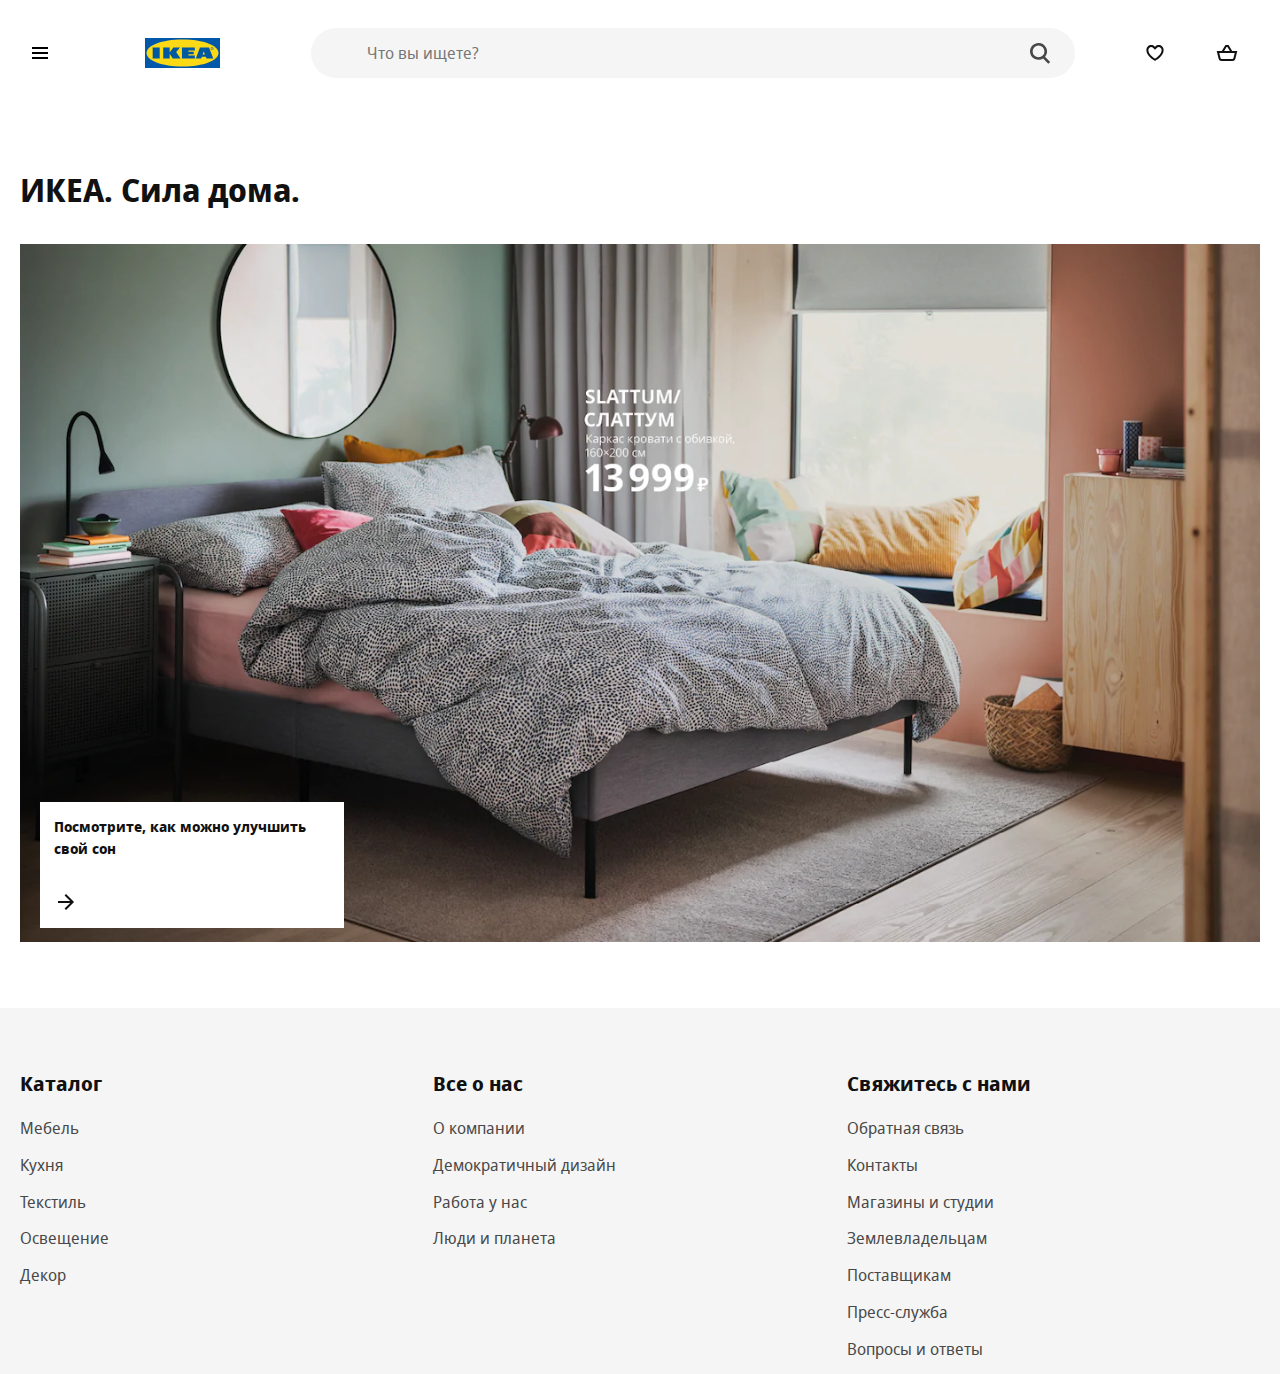
==== index.html @ b43e5847 "initial commit" ====
<!DOCTYPE html>
<html lang="en">
<head>
    <meta charset="UTF-8">
    <meta name="viewport"
          content="width=device-width, user-scalable=no, initial-scale=1.0, maximum-scale=1.0, minimum-scale=1.0">
    <meta http-equiv="X-UA-Compatible" content="ie=edge">
    <link rel="apple-touch-icon" sizes="180x180" href="favicon/apple-touch-icon.png">
    <link rel="icon" type="image/png" sizes="32x32" href="favicon/favicon-32x32.png">
    <link rel="icon" type="image/png" sizes="16x16" href="favicon/favicon-16x16.png">
    <link rel="mask-icon" href="favicon/safari-pinned-tab.svg" color="#0058ab">
    <meta name="msapplication-TileColor" content="#0058ab">
    <meta name="theme-color" content="#0058ab">
    <title>ИКЕА - официальный интернет-магазин мебели - IKEA</title>
    <link rel="stylesheet" href="styles/styles.css">

</head>
<body>
<header>
    <div class="container">
        <div class="header">
            <button class="btn btn-burger" aria-label="открыть меню">
                <svg focusable="false" class="svg-icon" width="24" height="24" viewBox="0 0 24 24" fill="none"
                     xmlns="http://www.w3.org/2000/svg">
                    <path fill-rule="evenodd" clip-rule="evenodd"
                          d="M20 8H4V6H20V8ZM20 13H4V11H20V13ZM20 18H4V16H20V18Z"></path>
                </svg>
            </button>
            <a href="index.html" class="logo">
                <img src="image/ikea-logo.svg" alt="Логотип">
            </a>
            <form class="search" method="get" action="goods.html">
                <input type="search" name="s" maxlength="150" class="search-input" spellcheck="false"
                       aria-label="Искать товары, новинки и вдохновение"
                       aria-placeholder="Искать товары, новинки и вдохновение" placeholder="Что вы ищете?"
                       autocapitalize="off" autocomplete="off" autocorrect="off">
                <button type="submit" class="btn search-btn" aria-label="найти"></button>
            </form>
            <a href="goods.html?cat=wishlist" class="btn btn-wishlist">
                <svg focusable="false" class="svg-icon" width="24" height="24" viewBox="0 0 24 24" fill="none"
                     xmlns="http://www.w3.org/2000/svg">
                    <path fill-rule="evenodd" clip-rule="evenodd"
                          d="M12.336 5.52055C14.2336 3.62376 17.3096 3.62401 19.2069 5.52129C20.2067 6.52115 20.6796 7.85005 20.6259 9.15761C20.6151 12.2138 18.4184 14.8654 16.4892 16.6366C15.4926 17.5517 14.5004 18.2923 13.7593 18.8036C13.3879 19.0598 13.0771 19.2601 12.8574 19.3973C12.7475 19.466 12.6601 19.519 12.5992 19.5555C12.5687 19.5737 12.5448 19.5879 12.5279 19.5978L12.5079 19.6094L12.502 19.6129L12.5001 19.614C12.5001 19.614 12.4989 19.6147 11.9999 18.748C11.501 19.6147 11.5005 19.6144 11.5005 19.6144L11.4979 19.6129L11.4919 19.6094L11.472 19.5978C11.4551 19.5879 11.4312 19.5737 11.4007 19.5555C11.3397 19.519 11.2524 19.466 11.1425 19.3973C10.9227 19.2601 10.612 19.0598 10.2405 18.8036C9.49947 18.2923 8.50726 17.5517 7.51063 16.6366C5.58146 14.8654 3.38477 12.2139 3.37399 9.15765C3.32024 7.85008 3.79314 6.52117 4.79301 5.52129C6.69054 3.62376 9.76704 3.62376 11.6646 5.52129L11.9993 5.856L12.3353 5.52129L12.336 5.52055ZM11.9999 18.748L11.5005 19.6144L11.9999 19.9019L12.4989 19.6147L11.9999 18.748ZM11.9999 17.573C12.1727 17.462 12.384 17.3226 12.6236 17.1573C13.3125 16.6821 14.2267 15.9988 15.1366 15.1634C17.0157 13.4381 18.6259 11.2919 18.6259 9.13506V9.11213L18.627 9.08922C18.6626 8.31221 18.3844 7.52727 17.7926 6.9355C16.6762 5.81903 14.866 5.81902 13.7495 6.9355L13.7481 6.93689L11.9965 8.68166L10.2504 6.9355C9.13387 5.81903 7.3237 5.81903 6.20722 6.9355C5.61546 7.52727 5.33724 8.31221 5.3729 9.08922L5.37395 9.11213V9.13507C5.37395 11.2919 6.98418 13.4381 8.86325 15.1634C9.77312 15.9988 10.6874 16.6821 11.3762 17.1573C11.6159 17.3226 11.8271 17.462 11.9999 17.573Z"></path>
                </svg>
            </a>
            <a href="cart.html" class="btn btn-cart">
                <svg focusable="false" class="svg-icon svg-cart" width="24" height="24" viewBox="0 0 24 24" fill="none"
                     xmlns="http://www.w3.org/2000/svg" style="display: block;">
                    <path fill-rule="evenodd" clip-rule="evenodd"
                          d="M10.9994 4H10.4373L10.1451 4.48017L6.78803 9.99716H3.00001H1.71924L2.02987 11.2397L3.65114 17.7248C3.98501 19.0603 5.18497 19.9972 6.56157 19.9972L17.4385 19.9972C18.8151 19.9972 20.015 19.0603 20.3489 17.7248L21.9702 11.2397L22.2808 9.99716H21H17.2113L13.8539 4.48014L13.5618 4H12.9997H12.0004H10.9994ZM14.8701 9.99716L12.4376 6H12.0004H11.5615L9.12921 9.99716H14.8701ZM5.59142 17.2397L4.28079 11.9972H19.7192L18.4086 17.2397C18.2973 17.6849 17.8973 17.9972 17.4385 17.9972L6.56157 17.9972C6.1027 17.9972 5.70272 17.6849 5.59142 17.2397Z"></path>
                </svg>
            </a>
        </div>
    </div>
</header>
<main>
    <div class="container">
        <h1 class="main-header">ИКЕА. Сила дома.</h1>
        <aside class="offer">
            <a href="card.html#idd059">
                <picture>
                    <source srcset="image/b47e07ee97fd5f9bf030d258d462a945.webp" type="image/webp">
                    <img src="image/b47e07ee97fd5f9bf030d258d462a945.jpg" alt="СЛАТТУМ">
                </picture>

            </a>
            <a class="offer-extra" href="goods.html?subcat=Кровати">
                <p>Посмотрите, как можно улучшить свой сон</p>
                <svg focusable="false" viewBox="0 0 24 24" class="offer-arrow" aria-hidden="true">
                    <path fill-rule="evenodd" clip-rule="evenodd"
                          d="M19.2937 12.7074L20.0008 12.0003L19.2938 11.2932L12.0008 3.99927L10.5865 5.41339L16.1727 11.0003H4V13.0003H16.1723L10.5855 18.5868L11.9996 20.0011L19.2937 12.7074Z"></path>
                </svg>
            </a>
        </aside>
    </div>
</main>
<footer>
    <div class="container">
        <div class="footer">
            <div class="footer-catalog">
                <h2 class="footer-header">Каталог</h2>
                <ul>
                    <li class="footer-list"><a href="goods.html?cat=Мебель">Мебель</a></li>
                    <li class="footer-list"><a href="goods.html?cat=Кухня">Кухня</a></li>
                    <li class="footer-list"><a href="goods.html?cat=Текстиль">Текстиль</a></li>
                    <li class="footer-list"><a href="goods.html?cat=Освещение">Освещение</a></li>
                    <li class="footer-list"><a href="goods.html?cat=Декор">Декор</a></li>
                </ul>
            </div>
            <div class="footer-about">
                <h2 class="footer-header">Все о нас</h2>
                <ul>
                    <li class="footer-list"><a href="#">О компании</a></li>
                    <li class="footer-list"><a href="#">Демократичный дизайн</a></li>
                    <li class="footer-list"><a href="#">Работа у нас</a></li>
                    <li class="footer-list"><a href="#">Люди и планета</a></li>
                </ul>
            </div>
            <div class="footer-connection">
                <h2 class="footer-header">Свяжитесь с нами</h2>
                <ul>
                    <li class="footer-list"><a href="#">Обратная связь</a></li>
                    <li class="footer-list"><a href="#">Контакты</a></li>
                    <li class="footer-list"><a href="#">Магазины и студии</a></li>
                    <li class="footer-list"><a href="#">Землевладельцам</a></li>
                    <li class="footer-list"><a href="#">Поставщикам</a></li>
                    <li class="footer-list"><a href="#">Пресс-служба</a></li>
                    <li class="footer-list"><a href="#">Вопросы и ответы</a></li>
                </ul>
            </div>
        </div>
    </div>

</footer>

<div class="catalog">
    <button type="button" class="btn btn-close catalog-btn" id="hnf-menu-close-btn" aria-expanded="true"
            title="Закрыть меню" aria-label="Закрыть меню">
        <svg focusable="false" class="svg-icon" width="24" height="24" viewBox="0 0 24 24" fill="none"
             xmlns="http://www.w3.org/2000/svg">
            <path fill-rule="evenodd" clip-rule="evenodd"
                  d="M12.0002 13.4144L16.9499 18.3642L18.3642 16.9499L13.4144 12.0002L18.3642 7.05044L16.95 5.63623L12.0002 10.586L7.05044 5.63623L5.63623 7.05044L10.586 12.0002L5.63624 16.9499L7.05046 18.3642L12.0002 13.4144Z"></path>
        </svg>
    </button>
    <h2>Каталог</h2>
    <ul class="catalog-list">
        <li class="catalog-list__item active"><a href="goods.html?cat=Мебель">Мебель</a></li>
        <li class="catalog-list__item"><a href="goods.html?cat=Кухня">Кухня</a></li>
        <li class="catalog-list__item"><a href="goods.html?cat=Текстиль">Текстиль</a></li>
        <li class="catalog-list__item"><a href="goods.html?cat=Освещение">Освещение</a></li>
        <li class="catalog-list__item"><a href="goods.html?cat=Декор">Декор</a></li>
    </ul>


</div>

<div class="subcatalog">
    <button type="button" class="btn btn-return catalog-btn" aria-expanded="true" title="Закрыть меню"
            aria-label="Закрыть меню">
        <svg focusable="false" class="svg-icon  hnf-svg-icon" width="24" height="24" viewBox="0 0 24 24" fill="none"
             xmlns="http://www.w3.org/2000/svg">
            <path fill-rule="evenodd" clip-rule="evenodd"
                  d="M4.70613 11.2927L3.99902 11.9997L4.70606 12.7069L11.999 20.0008L13.4133 18.5867L7.82744 13.0001H19.9999V11.0001H7.82729L13.4144 5.41328L12.0002 3.99902L4.70613 11.2927Z"></path>
        </svg>
    </button>
    <h3 class="subcatalog-header"><a href="goods.html?cat=Мебель"></a></h3>
    <ul class="subcatalog-list">
        <li class="subcatalog-list__item"><a href="goods.html?subcat=Диваны">Диваны</a></li>
        <li class="subcatalog-list__item"><a href="goods.html?subcat=Кресла">Кресла</a></li>
        <li class="subcatalog-list__item"><a href="goods.html?subcat=Книжные шкафы">Книжные шкафы</a></li>
        <li class="subcatalog-list__item"><a href="goods.html?subcat=Стеллажи">Стеллажи</a></li>
        <li class="subcatalog-list__item"><a href="goods.html?subcat=Шкаф для ТВ">Шкаф для ТВ</a></li>
        <li class="subcatalog-list__item"><a href="goods.html?subcat=Кровати">Кровати</a></li>
        <li class="subcatalog-list__item"><a href="goods.html?subcat=Комоды">Комоды</a></li>
        <li class="subcatalog-list__item"><a href="goods.html?subcat=Столы">Столы</a></li>
        <li class="subcatalog-list__item"><a href="goods.html?subcat=Письменные столы">Письменные столы</a></li>
        <li class="subcatalog-list__item">
            <a href="goods.html?subcat=Стулья для письменного стола">Стулья для письменного стола</a></li>
    </ul>
</div>

<div class="overlay"></div>


</body>
</html>
---- styles/styles.css ----
/*
* Prefixed by https://autoprefixer.github.io
* PostCSS: v7.0.29,
* Autoprefixer: v9.7.6
* Browsers: last 4 version
*/

@font-face {
	font-family: 'Noto Sans';
	src: local('Noto Sans Display Regular'), local('NotoSansDisplay-Regular'), url('../fonts/Notosansdisplayregular.woff2') format('woff2'), url('../fonts/Notosansdisplayregular.woff') format('woff');
	font-weight: 400;
	font-style: normal;
}

@font-face {
	font-family: 'Noto Sans';
	src: local('Noto Sans Display Italic'), local('NotoSansDisplay-Italic'), url('../fonts/Notosansdisplayitalic.woff2') format('woff2'), url('../fonts/Notosansdisplayitalic.woff') format('woff');
	font-weight: 400;
	font-style: italic;
}

@font-face {
	font-family: 'Noto Sans';
	src: local('Noto Sans Display Bold'), local('NotoSansDisplay-Bold'), url('../fonts/Notosansdisplaybold.woff2') format('woff2'), url('../fonts/Notosansdisplaybold.woff') format('woff');
	font-weight: 700;
	font-style: normal;
}

@font-face {
	font-family: 'Noto Sans';
	src: local('Noto Sans Display Bold Italic'), local('NotoSansDisplay-BoldItalic'), url('../fonts/Notosansdisplaybolditalic.woff2') format('woff2'), url('../fonts/Notosansdisplaybolditalic.woff') format('woff');
	font-weight: 700;
	font-style: italic;
}

html {
	-webkit-box-sizing: border-box;
	box-sizing: border-box;
}

*,
*::before,
*::after {
	-webkit-box-sizing: inherit;
	box-sizing: inherit;
}

body {
	min-width: 320px;
	margin: 0;

	background-color: #fff; /*под проект*/
	font-family: Noto Sans, Arial, sans-serif; /*в "" свой шрифт под проект*/

	font-size: 16px;
	color: #111;
	line-height: 1.5;
	-webkit-font-smoothing: subpixel-antialiased;
}

button, input {
	font: inherit;
}

button {
	cursor: pointer;
}

img {
	max-width: 100%;
	width: 100%;
	height: auto;
}

a {
	text-decoration: none;
	color: inherit;
}

ul {
	list-style: none;
	padding: 0;
	margin: 0;
}

h1, h2, h3, p {
	padding: 0;
	margin: 0;
}

/* container */

.container {
	max-width: 100rem;
	margin: 0 auto;
	padding: 0 1.25rem;
}

.visually-hidden {
	position: absolute !important;
	clip: rect(1px 1px 1px 1px);
	clip: rect(1px, 1px, 1px, 1px);
	padding: 0 !important;
	border: 0 !important;
	height: 1px !important;
	width: 1px !important;
	overflow: hidden;
}

/* при работе с float */

.clearfix::after {
	content: "";
	display: table;
	clear: both;
}

header {
	margin-bottom: 3.75rem;
}

.header {
	display: -ms-grid;
	display: grid;
	grid-gap: 1.25rem;
	-ms-grid-columns: 2fr 1.25rem 2fr 1.25rem 16fr 1.25rem 1fr 1.25rem 1fr;
	grid-template-columns: 2fr 2fr 16fr 1fr 1fr;
	-webkit-box-align: center;
	-ms-flex-align: center;
	align-items: center;
	padding: 1.75rem 0;
}

footer {
	background-color: #f5f5f5;
	margin-top: 3.75rem;
	padding: 3.75rem 0 0 0;
}

.footer {
	display: -ms-grid;
	display: grid;
	-ms-grid-columns: 1fr 1fr 1fr;
	grid-template-columns: 1fr 1fr 1fr;
}

.main-header {
	margin-bottom: 1.875rem
}

.btn {
	background-color: transparent;
	outline: transparent;
	border-radius: 50%;
	width: 40px;
	height: 40px;
	display: -webkit-box;
	display: -ms-flexbox;
	display: flex;
	-webkit-box-align: center;
	-ms-flex-align: center;
	align-items: center;
	-webkit-box-pack: center;
	-ms-flex-pack: center;
	justify-content: center;
	border: 1px solid transparent;
}

.btn:hover {
	background-color: #f5f5f5;
	color: #111;
}

.svg-icon {
	fill: currentColor;
}

.logo {
	text-align: center;
	width: 75px;
	height: 30px;

}

.search {
	position: relative;
	-webkit-box-flex: 1;
	-ms-flex-positive: 1;
	flex-grow: 1;
	height: 50px;
	margin: 0 40px;
}

.search-input {
	-webkit-appearance: none;
	-moz-appearance: none;
	appearance: none;
	background-color: #f5f5f5;
	display: block;
	appearance: none;
	width: 100%;
	height: 100%;
	padding: .5rem 3.5rem;
	margin: 0 auto;
	line-height: 1.5;
	border: 0;
	border-radius: 50em;
	outline: 0;
	-webkit-box-shadow: none;
	box-shadow: none;
	-webkit-transition: background .2s;
	-o-transition: background .2s;
	transition: background .2s;
}

.search-btn {
	position: absolute;
	top: 0.9rem;
	right: 0.9rem;
	background-image: url("data:image/svg+xml;charset=utf-8,%3Csvg width='16' height='17' fill='%23484848' xmlns='http://www.w3.org/2000/svg'%3E%3Cpath fill-rule='evenodd' clip-rule='evenodd' d='M6.5 11a4.5 4.5 0 110-9 4.5 4.5 0 010 9zm4.968-.307a6.5 6.5 0 10-1.514 1.315l3.996 3.996 1.414-1.414-3.896-3.897z'/%3E%3C/svg%3E");
	background-repeat: no-repeat;
	background-size: contain;
	width: 2.5rem;
	height: 1.5rem;
	background-position: center;
}

.offer {
	position: relative;
}

.offer-extra {
	position: absolute;
	padding: .9rem;
	color: #111;
	left: 1.25rem;
	bottom: 1.25rem;
	display: -webkit-box;
	display: -ms-flexbox;
	display: flex;
	background: #fff;
	-webkit-box-orient: vertical;
	-webkit-box-direction: normal;
	-ms-flex-direction: column;
	flex-direction: column;
	-webkit-box-align: start;
	-ms-flex-align: start;
	align-items: flex-start;
	max-width: 19rem;
	min-width: 13rem;
	font-size: .9rem;
	line-height: 1.5;
	font-weight: bold;
	word-break: break-word;
}

.offer-arrow {
	display: inline-block;
	height: 1.5rem;
	width: 1.5rem;
	vertical-align: middle;
	fill: currentColor;
	margin-top: 1.875rem;

}


.footer-header {
	line-height: 2rem;
	font-size: 1.25rem;
	padding: 0 0 1rem 0;

}

.footer-list {
	margin-bottom: .8rem;
}

.footer-list > a {
	color: #484848;
}

.footer-list > a:hover {
	color: #111;
	text-decoration: underline;
}

.catalog {
	position: fixed;
	z-index: 999;
	top: 0;
	left: -100%;
	bottom: 0;
	background-color: #fff;
	overflow-y: auto;
	overflow-x: hidden;
	-webkit-transition: left 0.2s 0s;
	-o-transition: left 0.2s 0s;
	transition: left 0.2s 0s;
	width: 20rem;
	padding: 6rem 4rem 3rem;

}

.catalog.open {
	left: 0;
}

.catalog-btn {
	position: absolute;
	top: 3rem;
	left: 3rem;
}

.catalog-list__item,
.subcatalog-list__item {
	cursor: pointer;
	color: #111;


}

.catalog-list__item a,
.subcatalog-list__item a {
	text-decoration: underline;
	display: block;
}

.catalog-list__item a {
	padding: .5rem 1.5rem .5rem 0;
}

.subcatalog-list__item a {
	padding: .5rem 0;
}

.catalog-list__item:hover a,
.subcatalog-list__item:hover a {
	text-decoration: underline;
}

.catalog-list__item.active {
	background-repeat: no-repeat;
	background-position: right 0 center;
	background-image: url('data:image/svg+xml;utf8,<svg width="24" height="24" viewBox="0 0 24 24" fill="none" xmlns="http://www.w3.org/2000/svg"><path fill-rule="evenodd" clip-rule="evenodd" d="M15.5996 11.9999L9.81456 17.7857L8.40026 16.3716L12.7714 11.9999L8.40026 7.62823L9.81457 6.21411L15.5996 11.9999Z" fill="%23959595"/></svg>');
}

.subcatalog {
	position: fixed;
	z-index: 998;
	top: 0;
	left: -100%;
	bottom: 0;
	background-color: #fff;
	overflow-y: auto;
	overflow-x: hidden;
	-webkit-transition: left, right 0.2s 0s;
	-o-transition: left, right 0.2s 0s;
	transition: left, right 0.2s 0s;
	width: 25rem;
	padding: 6rem 4rem 3rem;
	border-left: 2px solid #ccc;
}

.subcatalog.subopen {
	left: 20rem;
	display: block;
}

.overlay {
	display: block;
	position: fixed;
	z-index: 899;
	top: 0;
	bottom: 0;
	right: 0;
	left: 0;
	background-color: black;
	-webkit-transition: all .2s ease;
	-o-transition: all .2s ease;
	transition: all .2s ease;
	opacity: 0;
	pointer-events: none;
}

.overlay.active {
	opacity: 0.25;
	pointer-events: all;
}


.wrapper {
	position: relative;
	margin-top: 4rem;
}

.wrapper:before {
	content: '';
	width: calc(100% + 2rem);
	display: block;
	position: absolute;
	top: -2rem;
	z-index: 99;
	margin: 0 -1rem;
	border-bottom: 1px solid #dfdfdf;
}

.good {
	display: -ms-grid;
	display: grid;
	-ms-grid-columns: minmax(0, 1fr) 1.25rem minmax(0, 1fr) 1.25rem minmax(0, 1fr) 1.25rem minmax(0, 1fr) 1.25rem minmax(0, 1fr) 1.25rem minmax(0, 1fr) 1.25rem minmax(0, 1fr) 1.25rem minmax(0, 1fr) 1.25rem minmax(0, 1fr) 1.25rem minmax(0, 1fr) 1.25rem minmax(0, 1fr) 1.25rem minmax(0, 1fr);
	grid-template-columns: repeat(12, minmax(0, 1fr));
	grid-column-gap: 1.25rem;
	padding-top: 2rem;
}

.good-images {
	display: -webkit-box;
	display: -ms-flexbox;
	display: flex;
	-ms-flex-wrap: wrap;
	flex-wrap: wrap;
	-ms-grid-column: 1;
	grid-column-start: 1;
	-ms-grid-column-span: 8;
	grid-column-end: 9;
	-ms-flex-pack: distribute;
	justify-content: space-around;


}

.good-image__item {
	width: calc(50% - 1.25rem);
	margin-left: .625rem;
	margin-right: .625rem;
	min-height: 500px;
}


.good-item {
	-ms-grid-column: 9;
	grid-column-start: 9;
	-ms-grid-column-span: 4;
	grid-column-end: 13;
	padding: 0 2.5rem;
}

.good-item__section {
	margin-bottom: 2.5rem;
}

.good-item__new {
	display: none;
}


.good-item__empty {
	display: none;
}

.not-in-stock .good-item__empty {
	display: block;
}

.not-in-stock .btn-good {
	display: none;
}

.good-item__header {
	font-size: 1.375rem;
	line-height: 1.5;
	font-weight: 700;
	text-transform: uppercase;
	margin-bottom: .3rem;
}

.good-item__description {
	line-height: 1.5;
	letter-spacing: 0;
	font-weight: 400;
	color: #484848;
	font-size: .875rem;
}

.good-item__price {
	white-space: nowrap;
	text-align: right;
}

.good-item__section {
	display: -webkit-box;
	display: -ms-flexbox;
	display: flex;
	-webkit-box-pack: justify;
	-ms-flex-pack: justify;
	justify-content: space-between;
}

.good-item__price-value {
	line-height: 1.1875;
	font-size: 1.375rem;
}

.good-item__currency {
	line-height: .9;
	font-size: .6875rem;
	vertical-align: text-top;
}

.not-in-stock .good-item__price-value,
.not-in-stock .good-item__currency {
	display: none;
}

.good-item__buttons {
	display: -webkit-box;
	display: -ms-flexbox;
	display: flex;
	-webkit-box-pack: justify;
	-ms-flex-pack: justify;
	justify-content: space-between;
	-webkit-box-align: center;
	-ms-flex-align: center;
	align-items: center;
	width: 100%;
}

.btn-good {
	margin-right: 1rem;
	-webkit-box-flex: 1;
	-ms-flex-positive: 1;
	flex-grow: 1;
	-ms-flex-negative: 1;
	flex-shrink: 1;
	position: relative;
	background: #0058a3;
	color: #fff;
	border-radius: 52px;
	padding: 0 2rem;
	display: -webkit-box;
	display: -ms-flexbox;
	display: flex;
	height: 3.5rem;
	-webkit-box-align: center;
	-ms-flex-align: center;
	align-items: center;
}

.btn-good-svg {
	margin-right: .5rem;
	vertical-align: top;
	-ms-flex-negative: 0;
	flex-shrink: 0;
	display: inline-block;
	height: 1.5rem;
	width: 1.5rem;
	fill: #fff;
}

.btn-good:hover {
	color: #0058a3;
}

.btn-good:hover .btn-good-svg {
	fill: #0058a3;
}

.btn-good__label {
	text-align: center;
	border: 0;
	font-weight: 700;
	font-size: .875rem;
	line-height: 1.42857;
}

.btn-add-wishlist {
	background: rgba(0, 0, 0, 0);
	color: #111;
	border-radius: 40px;
	padding: 0 .9375rem;
	border: 1px solid #dfdfdf;
	height: 3.5rem;
	width: 3.5rem;
	margin-left: auto;
}

.btn-add-wishlist__svg {
	height: 1.5rem;
	width: 1.5rem;

}

.btn-add-wishlist:hover .btn-add-wishlist__svg {
	fill: red;
}

.btn-add-wishlist.contains-wishlist .btn-add-wishlist__svg {
	fill: red;

}

.btn-add-wishlist:hover.contains-wishlist .btn-add-wishlist__svg {
	fill: black;
}


.goods-list {
	display: -ms-grid;
	display: grid;
	grid-template-columns: repeat(4, 1fr);
}

.goods-list__item {
	margin-bottom: 2rem;
}


.goods-item {
	position: relative;
	display: -webkit-box;
	display: -ms-flexbox;
	display: flex;
	-webkit-box-orient: vertical;
	-webkit-box-direction: normal;
	-ms-flex-direction: column;
	flex-direction: column;
	-webkit-box-pack: justify;
	-ms-flex-pack: justify;
	justify-content: space-between;
	height: 100%;
}

.goods-item__img {
	height: 380px;
	display: table-cell;
	vertical-align: middle
}


.btn-add-card {
	position: absolute;
	opacity: 0;
	-webkit-transition: opacity 0.2s 0s;
	-o-transition: opacity 0.2s 0s;
	transition: opacity 0.2s 0s;
	right: 1rem;
	bottom: 0.5rem;
	background-color: rgb(0, 88, 163);
	border: 1px solid rgb(0, 88, 163);
	background-repeat: no-repeat;
	background-position: center;
	background-image: url("data:image/svg+xml;utf8,<svg width='24' height='24' xmlns='http://www.w3.org/2000/svg' viewBox='0 0 24 24'><path fill-rule='evenodd' clip-rule='evenodd' d='M10.4372 4H10.9993H12.0003H12.9996H13.5616L13.8538 4.48014L17.2112 9.99713H21H22.2806L21.9702 11.2396L21.5303 13H19.4688L19.7194 11.9971H4.28079L5.59143 17.2397C5.70272 17.6848 6.1027 17.9971 6.56157 17.9971H15V19.9971H6.56157C5.18496 19.9971 3.98502 19.0602 3.65114 17.7247L2.02987 11.2397L1.71924 9.99713H3.00002H6.78793L10.145 4.48017L10.4372 4ZM12.4375 6L14.87 9.99713H9.12911L11.5614 6H12.0003H12.4375ZM17.9961 16V14H19.9961V16H21.9961V18H19.9961V20H17.9961V18H15.9961V16H17.9961Z' fill='white' /></svg>");
}

.btn-add-card:hover {
	background-color: rgb(255, 255, 255);
	background-image: url("data:image/svg+xml;utf8,<svg width='24' height='24' xmlns='http://www.w3.org/2000/svg' viewBox='0 0 24 24'><path fill-rule='evenodd' clip-rule='evenodd' d='M10.4372 4H10.9993H12.0003H12.9996H13.5616L13.8538 4.48014L17.2112 9.99713H21H22.2806L21.9702 11.2396L21.5303 13H19.4688L19.7194 11.9971H4.28079L5.59143 17.2397C5.70272 17.6848 6.1027 17.9971 6.56157 17.9971H15V19.9971H6.56157C5.18496 19.9971 3.98502 19.0602 3.65114 17.7247L2.02987 11.2397L1.71924 9.99713H3.00002H6.78793L10.145 4.48017L10.4372 4ZM12.4375 6L14.87 9.99713H9.12911L11.5614 6H12.0003H12.4375ZM17.9961 16V14H19.9961V16H21.9961V18H19.9961V20H17.9961V18H15.9961V16H17.9961Z' fill='rgb(0, 88, 163)' /></svg>");

}

.goods-item:hover .btn-add-card {
	opacity: 1;
}

.goods-item__header {
	margin-top: auto;
	margin-bottom: 1rem;
}

.goods-item__new {
	line-height: 1.42857;
	color: #ca5008;
	font-weight: 700;
	font-size: 0.8rem;
}

.goods-item__link {
	display: block;
	height: 100%;
}

.goods-item__description {
	margin-bottom: 1rem;
	font-size: .875rem;
	line-height: 1.42857;
}

.goods-item__price {
	min-height: calc(40px + 0.5rem);
	padding-bottom: 0.5rem;
	font-weight: 700;
}

.goods-item__price-value {
	font-size: 1.375rem;
}

.goods-item__currency {
	line-height: .9;
	font-size: .6875rem;
	vertical-align: text-top;
}


.breadcrumb__list-item {
	display: inline;
}

.breadcrumb__list-item:after {
	content: "\0203A";
	display: inline;
	margin: 0 .3125rem;
	font-size: 1rem;
	line-height: 1.125;
}

.breadcrumb__list-item:last-child:after {
	content: "";
}

.breadcrumb__link {
	font-size: .75rem;
	line-height: 1.5;
	font-weight: 400;
	vertical-align: middle;
}

.breadcrumb__list-item:last-child .breadcrumb__link {
	color: #484848;
	pointer-events: none;
	cursor: auto;
}

.cart-wrapper {
	max-width: 768px;
}

.cart-header {
	text-align: center;
}

.product {
	display: -ms-grid;
	display: grid;
	-ms-grid-columns: 152px 4fr 6fr;
	grid-template-columns: 152px 4fr 6fr;
	-ms-grid-rows: auto;
	grid-template-rows: auto;
	font-size: .81rem;
	line-height: 1.385;
}

.product > *:nth-child(1) {
	-ms-grid-row: 1;
	-ms-grid-column: 1;
}

.product > *:nth-child(2) {
	-ms-grid-row: 1;
	-ms-grid-column: 2;
}

.product > *:nth-child(3) {
	-ms-grid-row: 1;
	-ms-grid-column: 3;
}

.product__image-container {
	-ms-grid-column: 1;
	grid-column: 1;
	-ms-grid-row: 1;
	-ms-grid-row-span: 2;
	grid-row: 1/3;
	padding-right: 1rem;
}

.product__description {
	-ms-grid-column: 2;
	grid-column: 2;
	-ms-grid-row: 1;
	grid-row: 1;
}

.product__name {
	font-size: 1.2rem;
	margin-bottom: .5rem;
	font-weight: 700;
	text-transform: uppercase;
	word-break: break-word;
}

.product__prices {
	-ms-grid-column: 3;
	grid-column: 3;
	-ms-grid-row: 1;
	grid-row: 1;
	text-align: right;
	padding-top: 0;
}

.product__controls {
	-ms-grid-column: 3;
	grid-column: 3;
	-ms-grid-row: 2;
	grid-row: 2;
	margin-top: .5rem;
	display: -webkit-box;
	display: -ms-flexbox;
	display: flex;
	-webkit-box-pack: end;
	-ms-flex-pack: end;
	justify-content: flex-end;
}

.btn-remove {
	color: #444;
	border-color: #666;
	border-radius: unset;
}

.product__total {
	font-weight: 700;
	font-size: 1.06rem;
	line-height: 1.2;
}

.product-controls__remove {
	width: 12.5%;
}

.product-controls__quantity {
	width: 25%;
	margin-left: .5rem;
}

.cart-header {
	margin-bottom: 3rem;
}

.cart-item {
	margin-bottom: 2rem;
}

.cart-total {
	display: -webkit-box;
	display: -ms-flexbox;
	display: flex;
	-webkit-box-pack: justify;
	-ms-flex-pack: justify;
	justify-content: space-between;
	padding: .35rem 0;
	font-weight: 700;
	font-size: 14px;
	text-align: initial;
	border: dashed #cacaca;
	border-width: 1px 0;
}

.cart-checkout {
	color: #ffffff;
	padding: 12px 62px;
	background-color: #3a6e9f;
	border: none;
	display: block;
	margin: 1rem auto;
}

.cart-form {
	margin: 1rem 0;
	text-align: center;
}

.cart-form label {
	display: block;
	margin: 1rem;
}

select {
	width: 100%;
	max-width: 352px;
	height: 40px;
	margin: 0;
	padding: 0 10px;
	border: 1px solid #666;
	border-radius: 2px;
	background: #fff url(../image/chevron-down-thin-24.1667eab2.svg) no-repeat right 8px center/1.5rem;
	-webkit-appearance: none;
	-moz-appearance: none;
	appearance: none;
	font-size: 1rem;
	line-height: 1.15;
	font-family: inherit;
	text-transform: none;
}

@media (max-width: 1200px) {
	.goods-list {
		grid-template-columns: repeat(3, 1fr);
	}
}

@media (max-width: 768px) {
	.goods-list {
		grid-template-columns: repeat(2, 1fr);
	}

	.header {
		-ms-grid-columns: 1fr 1.25rem 2fr 1.25rem 1fr 1.25rem 1fr;
		grid-template-columns: 1fr 2fr 1fr 1fr;
		-ms-grid-rows: auto 1.25rem auto 1.25rem auto;
		grid-template-areas: "burger logo wishlist cart" "main main . sidebar" "footer footer footer footer";
	}

	.btn-burger {
		grid-area: burger;
	}

	.logo {
		grid-area: logo;
	}

	.btn-wishlist {
		grid-area: wishlist;
	}

	.btn-cart {
		grid-area: cart;
	}

	.search {
		grid-area: search;
		-ms-grid-row: 2;
		grid-row: 2;
		-ms-grid-column-span: 5;
		grid-column-end: 6;
		-ms-grid-column: 1;
		grid-column-start: 1;
		margin: 0;
	}

	.footer {
		-ms-grid-rows: auto;
		grid-template-rows: auto;
		-webkit-box-pack: center;
		-ms-flex-pack: center;
		justify-content: center;
		grid-template-areas: "catalog" "about" "connection";
		-ms-grid-columns: 300px;
		grid-template-columns: 300px

	}

	.footer-catalog {
		grid-area: catalog;
		margin-bottom: 50px;
	}

	.footer-about {
		grid-area: about;
		margin-bottom: 50px;
	}

	.footer-connection {
		grid-area: connection;
		margin-bottom: 50px;
	}

	.catalog {
		width: 50%;
	}

	.subcatalog {
		width: 50%;
		left: auto;
		right: -100%;
	}

	.subcatalog.subopen {
		right: 0;
		left: auto;
	}
}

@media (max-width: 768px) {

	.footer-catalog {
		-ms-grid-row: 1;
		-ms-grid-column: 1

	}

	.footer-about {
		-ms-grid-row: 2;
		-ms-grid-column: 1

	}

	.footer-connection {
		-ms-grid-row: 3;
		-ms-grid-column: 1

	}
}

@media (max-width: 768px) {

	.btn-burger {
		-ms-grid-row: 1;
		-ms-grid-column: 1;
	}

	.logo {
		-ms-grid-row: 1;
		-ms-grid-column: 3;
	}

	.btn-wishlist {
		-ms-grid-row: 1;
		-ms-grid-column: 5;
	}

	.btn-cart {
		-ms-grid-row: 1;
		-ms-grid-column: 7;
	}
}

@media (max-width: 576px) {
	.goods-list {
		-ms-grid-columns: 1fr;
		grid-template-columns: 1fr;
	}

	.catalog {
		width: 100%;
	}

	.subcatalog {
		z-index: 999;
		width: 100%;
	}

	.subcatalog.subopen {
		right: 0;
	}
}
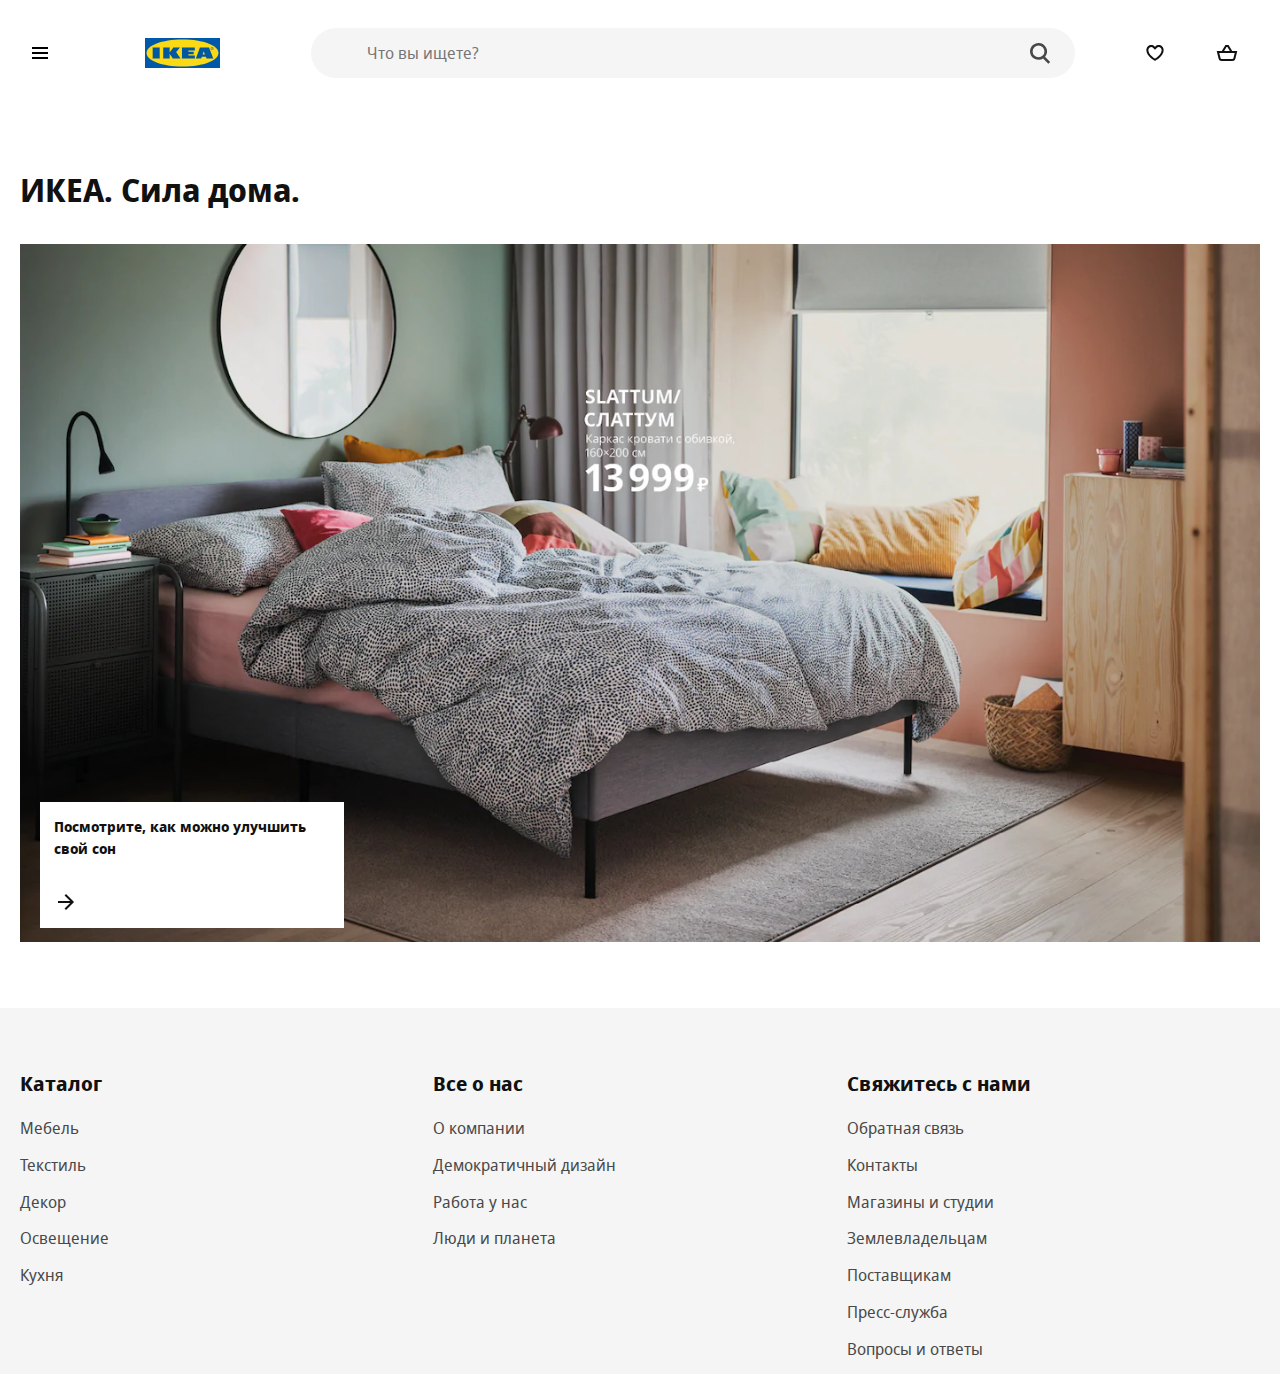
==== commit 531f63be: "server transfer" ====
--- a/index.html
+++ b/index.html
@@ -1,9 +1,10 @@
 <!DOCTYPE html>
 <html lang="en">
+
 <head>
     <meta charset="UTF-8">
     <meta name="viewport"
-          content="width=device-width, user-scalable=no, initial-scale=1.0, maximum-scale=1.0, minimum-scale=1.0">
+        content="width=device-width, user-scalable=no, initial-scale=1.0, maximum-scale=1.0, minimum-scale=1.0">
     <meta http-equiv="X-UA-Compatible" content="ie=edge">
     <link rel="apple-touch-icon" sizes="180x180" href="favicon/apple-touch-icon.png">
     <link rel="icon" type="image/png" sizes="32x32" href="favicon/favicon-32x32.png">
@@ -14,153 +15,162 @@
     <title>ИКЕА - официальный интернет-магазин мебели - IKEA</title>
     <link rel="stylesheet" href="styles/styles.css">
 
+    <script src="script/index.js" defer type="module"></script>
+    <script src="script/fetch.js" defer type="module"></script>
+
 </head>
+
 <body>
-<header>
-    <div class="container">
-        <div class="header">
-            <button class="btn btn-burger" aria-label="открыть меню">
-                <svg focusable="false" class="svg-icon" width="24" height="24" viewBox="0 0 24 24" fill="none"
-                     xmlns="http://www.w3.org/2000/svg">
-                    <path fill-rule="evenodd" clip-rule="evenodd"
-                          d="M20 8H4V6H20V8ZM20 13H4V11H20V13ZM20 18H4V16H20V18Z"></path>
-                </svg>
-            </button>
-            <a href="index.html" class="logo">
-                <img src="image/ikea-logo.svg" alt="Логотип">
-            </a>
-            <form class="search" method="get" action="goods.html">
-                <input type="search" name="s" maxlength="150" class="search-input" spellcheck="false"
-                       aria-label="Искать товары, новинки и вдохновение"
-                       aria-placeholder="Искать товары, новинки и вдохновение" placeholder="Что вы ищете?"
-                       autocapitalize="off" autocomplete="off" autocorrect="off">
-                <button type="submit" class="btn search-btn" aria-label="найти"></button>
-            </form>
-            <a href="goods.html?cat=wishlist" class="btn btn-wishlist">
-                <svg focusable="false" class="svg-icon" width="24" height="24" viewBox="0 0 24 24" fill="none"
-                     xmlns="http://www.w3.org/2000/svg">
-                    <path fill-rule="evenodd" clip-rule="evenodd"
-                          d="M12.336 5.52055C14.2336 3.62376 17.3096 3.62401 19.2069 5.52129C20.2067 6.52115 20.6796 7.85005 20.6259 9.15761C20.6151 12.2138 18.4184 14.8654 16.4892 16.6366C15.4926 17.5517 14.5004 18.2923 13.7593 18.8036C13.3879 19.0598 13.0771 19.2601 12.8574 19.3973C12.7475 19.466 12.6601 19.519 12.5992 19.5555C12.5687 19.5737 12.5448 19.5879 12.5279 19.5978L12.5079 19.6094L12.502 19.6129L12.5001 19.614C12.5001 19.614 12.4989 19.6147 11.9999 18.748C11.501 19.6147 11.5005 19.6144 11.5005 19.6144L11.4979 19.6129L11.4919 19.6094L11.472 19.5978C11.4551 19.5879 11.4312 19.5737 11.4007 19.5555C11.3397 19.519 11.2524 19.466 11.1425 19.3973C10.9227 19.2601 10.612 19.0598 10.2405 18.8036C9.49947 18.2923 8.50726 17.5517 7.51063 16.6366C5.58146 14.8654 3.38477 12.2139 3.37399 9.15765C3.32024 7.85008 3.79314 6.52117 4.79301 5.52129C6.69054 3.62376 9.76704 3.62376 11.6646 5.52129L11.9993 5.856L12.3353 5.52129L12.336 5.52055ZM11.9999 18.748L11.5005 19.6144L11.9999 19.9019L12.4989 19.6147L11.9999 18.748ZM11.9999 17.573C12.1727 17.462 12.384 17.3226 12.6236 17.1573C13.3125 16.6821 14.2267 15.9988 15.1366 15.1634C17.0157 13.4381 18.6259 11.2919 18.6259 9.13506V9.11213L18.627 9.08922C18.6626 8.31221 18.3844 7.52727 17.7926 6.9355C16.6762 5.81903 14.866 5.81902 13.7495 6.9355L13.7481 6.93689L11.9965 8.68166L10.2504 6.9355C9.13387 5.81903 7.3237 5.81903 6.20722 6.9355C5.61546 7.52727 5.33724 8.31221 5.3729 9.08922L5.37395 9.11213V9.13507C5.37395 11.2919 6.98418 13.4381 8.86325 15.1634C9.77312 15.9988 10.6874 16.6821 11.3762 17.1573C11.6159 17.3226 11.8271 17.462 11.9999 17.573Z"></path>
-                </svg>
-            </a>
-            <a href="cart.html" class="btn btn-cart">
-                <svg focusable="false" class="svg-icon svg-cart" width="24" height="24" viewBox="0 0 24 24" fill="none"
-                     xmlns="http://www.w3.org/2000/svg" style="display: block;">
-                    <path fill-rule="evenodd" clip-rule="evenodd"
-                          d="M10.9994 4H10.4373L10.1451 4.48017L6.78803 9.99716H3.00001H1.71924L2.02987 11.2397L3.65114 17.7248C3.98501 19.0603 5.18497 19.9972 6.56157 19.9972L17.4385 19.9972C18.8151 19.9972 20.015 19.0603 20.3489 17.7248L21.9702 11.2397L22.2808 9.99716H21H17.2113L13.8539 4.48014L13.5618 4H12.9997H12.0004H10.9994ZM14.8701 9.99716L12.4376 6H12.0004H11.5615L9.12921 9.99716H14.8701ZM5.59142 17.2397L4.28079 11.9972H19.7192L18.4086 17.2397C18.2973 17.6849 17.8973 17.9972 17.4385 17.9972L6.56157 17.9972C6.1027 17.9972 5.70272 17.6849 5.59142 17.2397Z"></path>
-                </svg>
-            </a>
-        </div>
-    </div>
-</header>
-<main>
-    <div class="container">
-        <h1 class="main-header">ИКЕА. Сила дома.</h1>
-        <aside class="offer">
-            <a href="card.html#idd059">
-                <picture>
-                    <source srcset="image/b47e07ee97fd5f9bf030d258d462a945.webp" type="image/webp">
-                    <img src="image/b47e07ee97fd5f9bf030d258d462a945.jpg" alt="СЛАТТУМ">
-                </picture>
-
-            </a>
-            <a class="offer-extra" href="goods.html?subcat=Кровати">
-                <p>Посмотрите, как можно улучшить свой сон</p>
-                <svg focusable="false" viewBox="0 0 24 24" class="offer-arrow" aria-hidden="true">
-                    <path fill-rule="evenodd" clip-rule="evenodd"
-                          d="M19.2937 12.7074L20.0008 12.0003L19.2938 11.2932L12.0008 3.99927L10.5865 5.41339L16.1727 11.0003H4V13.0003H16.1723L10.5855 18.5868L11.9996 20.0011L19.2937 12.7074Z"></path>
-                </svg>
-            </a>
-        </aside>
-    </div>
-</main>
-<footer>
-    <div class="container">
-        <div class="footer">
-            <div class="footer-catalog">
-                <h2 class="footer-header">Каталог</h2>
-                <ul>
-                    <li class="footer-list"><a href="goods.html?cat=Мебель">Мебель</a></li>
-                    <li class="footer-list"><a href="goods.html?cat=Кухня">Кухня</a></li>
-                    <li class="footer-list"><a href="goods.html?cat=Текстиль">Текстиль</a></li>
-                    <li class="footer-list"><a href="goods.html?cat=Освещение">Освещение</a></li>
-                    <li class="footer-list"><a href="goods.html?cat=Декор">Декор</a></li>
-                </ul>
-            </div>
-            <div class="footer-about">
-                <h2 class="footer-header">Все о нас</h2>
-                <ul>
-                    <li class="footer-list"><a href="#">О компании</a></li>
-                    <li class="footer-list"><a href="#">Демократичный дизайн</a></li>
-                    <li class="footer-list"><a href="#">Работа у нас</a></li>
-                    <li class="footer-list"><a href="#">Люди и планета</a></li>
-                </ul>
-            </div>
-            <div class="footer-connection">
-                <h2 class="footer-header">Свяжитесь с нами</h2>
-                <ul>
-                    <li class="footer-list"><a href="#">Обратная связь</a></li>
-                    <li class="footer-list"><a href="#">Контакты</a></li>
-                    <li class="footer-list"><a href="#">Магазины и студии</a></li>
-                    <li class="footer-list"><a href="#">Землевладельцам</a></li>
-                    <li class="footer-list"><a href="#">Поставщикам</a></li>
-                    <li class="footer-list"><a href="#">Пресс-служба</a></li>
-                    <li class="footer-list"><a href="#">Вопросы и ответы</a></li>
-                </ul>
+    <!-- <header>
+        <div class="container">
+            <div class="header">
+                <button class="btn btn-burger" aria-label="открыть меню">
+                    <svg focusable="false" class="svg-icon" width="24" height="24" viewBox="0 0 24 24" fill="none"
+                        xmlns="http://www.w3.org/2000/svg">
+                        <path fill-rule="evenodd" clip-rule="evenodd"
+                            d="M20 8H4V6H20V8ZM20 13H4V11H20V13ZM20 18H4V16H20V18Z"></path>
+                    </svg>
+                </button>
+                <a href="index.html" class="logo">
+                    <img src="image/ikea-logo.svg" alt="Логотип">
+                </a>
+                <form class="search" method="get" action="goods.html">
+                    <input type="search" name="s" maxlength="150" class="search-input" spellcheck="false"
+                        aria-label="Искать товары, новинки и вдохновение"
+                        aria-placeholder="Искать товары, новинки и вдохновение" placeholder="Что вы ищете?"
+                        autocapitalize="off" autocomplete="off" autocorrect="off">
+                    <button type="submit" class="btn search-btn" aria-label="найти"></button>
+                </form>
+                <a href="goods.html?cat=wishlist" class="btn btn-wishlist">
+                    <svg focusable="false" class="svg-icon" width="24" height="24" viewBox="0 0 24 24" fill="none"
+                        xmlns="http://www.w3.org/2000/svg">
+                        <path fill-rule="evenodd" clip-rule="evenodd"
+                            d="M12.336 5.52055C14.2336 3.62376 17.3096 3.62401 19.2069 5.52129C20.2067 6.52115 20.6796 7.85005 20.6259 9.15761C20.6151 12.2138 18.4184 14.8654 16.4892 16.6366C15.4926 17.5517 14.5004 18.2923 13.7593 18.8036C13.3879 19.0598 13.0771 19.2601 12.8574 19.3973C12.7475 19.466 12.6601 19.519 12.5992 19.5555C12.5687 19.5737 12.5448 19.5879 12.5279 19.5978L12.5079 19.6094L12.502 19.6129L12.5001 19.614C12.5001 19.614 12.4989 19.6147 11.9999 18.748C11.501 19.6147 11.5005 19.6144 11.5005 19.6144L11.4979 19.6129L11.4919 19.6094L11.472 19.5978C11.4551 19.5879 11.4312 19.5737 11.4007 19.5555C11.3397 19.519 11.2524 19.466 11.1425 19.3973C10.9227 19.2601 10.612 19.0598 10.2405 18.8036C9.49947 18.2923 8.50726 17.5517 7.51063 16.6366C5.58146 14.8654 3.38477 12.2139 3.37399 9.15765C3.32024 7.85008 3.79314 6.52117 4.79301 5.52129C6.69054 3.62376 9.76704 3.62376 11.6646 5.52129L11.9993 5.856L12.3353 5.52129L12.336 5.52055ZM11.9999 18.748L11.5005 19.6144L11.9999 19.9019L12.4989 19.6147L11.9999 18.748ZM11.9999 17.573C12.1727 17.462 12.384 17.3226 12.6236 17.1573C13.3125 16.6821 14.2267 15.9988 15.1366 15.1634C17.0157 13.4381 18.6259 11.2919 18.6259 9.13506V9.11213L18.627 9.08922C18.6626 8.31221 18.3844 7.52727 17.7926 6.9355C16.6762 5.81903 14.866 5.81902 13.7495 6.9355L13.7481 6.93689L11.9965 8.68166L10.2504 6.9355C9.13387 5.81903 7.3237 5.81903 6.20722 6.9355C5.61546 7.52727 5.33724 8.31221 5.3729 9.08922L5.37395 9.11213V9.13507C5.37395 11.2919 6.98418 13.4381 8.86325 15.1634C9.77312 15.9988 10.6874 16.6821 11.3762 17.1573C11.6159 17.3226 11.8271 17.462 11.9999 17.573Z">
+                        </path>
+                    </svg>
+                </a>
+                <a href="cart.html" class="btn btn-cart">
+                    <svg focusable="false" class="svg-icon svg-cart" width="24" height="24" viewBox="0 0 24 24"
+                        fill="none" xmlns="http://www.w3.org/2000/svg" style="display: block;">
+                        <path fill-rule="evenodd" clip-rule="evenodd"
+                            d="M10.9994 4H10.4373L10.1451 4.48017L6.78803 9.99716H3.00001H1.71924L2.02987 11.2397L3.65114 17.7248C3.98501 19.0603 5.18497 19.9972 6.56157 19.9972L17.4385 19.9972C18.8151 19.9972 20.015 19.0603 20.3489 17.7248L21.9702 11.2397L22.2808 9.99716H21H17.2113L13.8539 4.48014L13.5618 4H12.9997H12.0004H10.9994ZM14.8701 9.99716L12.4376 6H12.0004H11.5615L9.12921 9.99716H14.8701ZM5.59142 17.2397L4.28079 11.9972H19.7192L18.4086 17.2397C18.2973 17.6849 17.8973 17.9972 17.4385 17.9972L6.56157 17.9972C6.1027 17.9972 5.70272 17.6849 5.59142 17.2397Z">
+                        </path>
+                    </svg>
+                </a>
             </div>
         </div>
-    </div>
+    </header> -->
+    <main>
+        <div class="container">
+            <h1 class="main-header">ИКЕА. Сила дома.</h1>
+            <aside class="offer">
+                <a href="card.html#idd059">
+                    <picture>
+                        <source srcset="image/b47e07ee97fd5f9bf030d258d462a945.webp" type="image/webp">
+                        <img src="image/b47e07ee97fd5f9bf030d258d462a945.jpg" alt="СЛАТТУМ">
+                    </picture>
 
-</footer>
+                </a>
+                <a class="offer-extra" href="goods.html?subcat=Кровати">
+                    <p>Посмотрите, как можно улучшить свой сон</p>
+                    <svg focusable="false" viewBox="0 0 24 24" class="offer-arrow" aria-hidden="true">
+                        <path fill-rule="evenodd" clip-rule="evenodd"
+                            d="M19.2937 12.7074L20.0008 12.0003L19.2938 11.2932L12.0008 3.99927L10.5865 5.41339L16.1727 11.0003H4V13.0003H16.1723L10.5855 18.5868L11.9996 20.0011L19.2937 12.7074Z">
+                        </path>
+                    </svg>
+                </a>
+            </aside>
+        </div>
+    </main>
+    <!-- <footer>
+        <div class="container">
+            <div class="footer">
+                <div class="footer-catalog">
+                    <h2 class="footer-header">Каталог</h2>
+                    <ul>
+                        <li class="footer-list"><a href="goods.html?cat=Мебель">Мебель</a></li>
+                        <li class="footer-list"><a href="goods.html?cat=Кухня">Кухня</a></li>
+                        <li class="footer-list"><a href="goods.html?cat=Текстиль">Текстиль</a></li>
+                        <li class="footer-list"><a href="goods.html?cat=Освещение">Освещение</a></li>
+                        <li class="footer-list"><a href="goods.html?cat=Декор">Декор</a></li>
+                    </ul>
+                </div>
+                <div class="footer-about">
+                    <h2 class="footer-header">Все о нас</h2>
+                    <ul>
+                        <li class="footer-list"><a href="#">О компании</a></li>
+                        <li class="footer-list"><a href="#">Демократичный дизайн</a></li>
+                        <li class="footer-list"><a href="#">Работа у нас</a></li>
+                        <li class="footer-list"><a href="#">Люди и планета</a></li>
+                    </ul>
+                </div>
+                <div class="footer-connection">
+                    <h2 class="footer-header">Свяжитесь с нами</h2>
+                    <ul>
+                        <li class="footer-list"><a href="#">Обратная связь</a></li>
+                        <li class="footer-list"><a href="#">Контакты</a></li>
+                        <li class="footer-list"><a href="#">Магазины и студии</a></li>
+                        <li class="footer-list"><a href="#">Землевладельцам</a></li>
+                        <li class="footer-list"><a href="#">Поставщикам</a></li>
+                        <li class="footer-list"><a href="#">Пресс-служба</a></li>
+                        <li class="footer-list"><a href="#">Вопросы и ответы</a></li>
+                    </ul>
+                </div>
+            </div>
+        </div>
 
-<div class="catalog">
-    <button type="button" class="btn btn-close catalog-btn" id="hnf-menu-close-btn" aria-expanded="true"
+    </footer> -->
+
+    <!-- <div class="catalog">
+        <button type="button" class="btn btn-close catalog-btn" id="hnf-menu-close-btn" aria-expanded="true"
             title="Закрыть меню" aria-label="Закрыть меню">
-        <svg focusable="false" class="svg-icon" width="24" height="24" viewBox="0 0 24 24" fill="none"
-             xmlns="http://www.w3.org/2000/svg">
-            <path fill-rule="evenodd" clip-rule="evenodd"
-                  d="M12.0002 13.4144L16.9499 18.3642L18.3642 16.9499L13.4144 12.0002L18.3642 7.05044L16.95 5.63623L12.0002 10.586L7.05044 5.63623L5.63623 7.05044L10.586 12.0002L5.63624 16.9499L7.05046 18.3642L12.0002 13.4144Z"></path>
-        </svg>
-    </button>
-    <h2>Каталог</h2>
-    <ul class="catalog-list">
-        <li class="catalog-list__item active"><a href="goods.html?cat=Мебель">Мебель</a></li>
-        <li class="catalog-list__item"><a href="goods.html?cat=Кухня">Кухня</a></li>
-        <li class="catalog-list__item"><a href="goods.html?cat=Текстиль">Текстиль</a></li>
-        <li class="catalog-list__item"><a href="goods.html?cat=Освещение">Освещение</a></li>
-        <li class="catalog-list__item"><a href="goods.html?cat=Декор">Декор</a></li>
-    </ul>
+            <svg focusable="false" class="svg-icon" width="24" height="24" viewBox="0 0 24 24" fill="none"
+                xmlns="http://www.w3.org/2000/svg">
+                <path fill-rule="evenodd" clip-rule="evenodd"
+                    d="M12.0002 13.4144L16.9499 18.3642L18.3642 16.9499L13.4144 12.0002L18.3642 7.05044L16.95 5.63623L12.0002 10.586L7.05044 5.63623L5.63623 7.05044L10.586 12.0002L5.63624 16.9499L7.05046 18.3642L12.0002 13.4144Z">
+                </path>
+            </svg>
+        </button>
+        <h2>Каталог</h2>
+        <ul class="catalog-list">
+            <li class="catalog-list__item active"><a href="goods.html?cat=Мебель">Мебель</a></li>
+            <li class="catalog-list__item"><a href="goods.html?cat=Кухня">Кухня</a></li>
+            <li class="catalog-list__item"><a href="goods.html?cat=Текстиль">Текстиль</a></li>
+            <li class="catalog-list__item"><a href="goods.html?cat=Освещение">Освещение</a></li>
+            <li class="catalog-list__item"><a href="goods.html?cat=Декор">Декор</a></li>
+        </ul>
 
 
-</div>
+    </div> -->
 
-<div class="subcatalog">
-    <button type="button" class="btn btn-return catalog-btn" aria-expanded="true" title="Закрыть меню"
+    <!-- <div class="subcatalog">
+        <button type="button" class="btn btn-return catalog-btn" aria-expanded="true" title="Закрыть меню"
             aria-label="Закрыть меню">
-        <svg focusable="false" class="svg-icon  hnf-svg-icon" width="24" height="24" viewBox="0 0 24 24" fill="none"
-             xmlns="http://www.w3.org/2000/svg">
-            <path fill-rule="evenodd" clip-rule="evenodd"
-                  d="M4.70613 11.2927L3.99902 11.9997L4.70606 12.7069L11.999 20.0008L13.4133 18.5867L7.82744 13.0001H19.9999V11.0001H7.82729L13.4144 5.41328L12.0002 3.99902L4.70613 11.2927Z"></path>
-        </svg>
-    </button>
-    <h3 class="subcatalog-header"><a href="goods.html?cat=Мебель"></a></h3>
-    <ul class="subcatalog-list">
-        <li class="subcatalog-list__item"><a href="goods.html?subcat=Диваны">Диваны</a></li>
-        <li class="subcatalog-list__item"><a href="goods.html?subcat=Кресла">Кресла</a></li>
-        <li class="subcatalog-list__item"><a href="goods.html?subcat=Книжные шкафы">Книжные шкафы</a></li>
-        <li class="subcatalog-list__item"><a href="goods.html?subcat=Стеллажи">Стеллажи</a></li>
-        <li class="subcatalog-list__item"><a href="goods.html?subcat=Шкаф для ТВ">Шкаф для ТВ</a></li>
-        <li class="subcatalog-list__item"><a href="goods.html?subcat=Кровати">Кровати</a></li>
-        <li class="subcatalog-list__item"><a href="goods.html?subcat=Комоды">Комоды</a></li>
-        <li class="subcatalog-list__item"><a href="goods.html?subcat=Столы">Столы</a></li>
-        <li class="subcatalog-list__item"><a href="goods.html?subcat=Письменные столы">Письменные столы</a></li>
-        <li class="subcatalog-list__item">
-            <a href="goods.html?subcat=Стулья для письменного стола">Стулья для письменного стола</a></li>
-    </ul>
-</div>
+            <svg focusable="false" class="svg-icon  hnf-svg-icon" width="24" height="24" viewBox="0 0 24 24" fill="none"
+                xmlns="http://www.w3.org/2000/svg">
+                <path fill-rule="evenodd" clip-rule="evenodd"
+                    d="M4.70613 11.2927L3.99902 11.9997L4.70606 12.7069L11.999 20.0008L13.4133 18.5867L7.82744 13.0001H19.9999V11.0001H7.82729L13.4144 5.41328L12.0002 3.99902L4.70613 11.2927Z">
+                </path>
+            </svg>
+        </button>
+        <h3 class="subcatalog-header"><a href="goods.html?cat=Мебель"></a></h3>
+        <ul class="subcatalog-list">
+            <li class="subcatalog-list__item"><a href="goods.html?subcat=Диваны">Диваны</a></li>
+            <li class="subcatalog-list__item"><a href="goods.html?subcat=Кресла">Кресла</a></li>
+            <li class="subcatalog-list__item"><a href="goods.html?subcat=Книжные шкафы">Книжные шкафы</a></li>
+            <li class="subcatalog-list__item"><a href="goods.html?subcat=Стеллажи">Стеллажи</a></li>
+            <li class="subcatalog-list__item"><a href="goods.html?subcat=Шкаф для ТВ">Шкаф для ТВ</a></li>
+            <li class="subcatalog-list__item"><a href="goods.html?subcat=Кровати">Кровати</a></li>
+            <li class="subcatalog-list__item"><a href="goods.html?subcat=Комоды">Комоды</a></li>
+            <li class="subcatalog-list__item"><a href="goods.html?subcat=Столы">Столы</a></li>
+            <li class="subcatalog-list__item"><a href="goods.html?subcat=Письменные столы">Письменные столы</a></li>
+            <li class="subcatalog-list__item">
+                <a href="goods.html?subcat=Стулья для письменного стола">Стулья для письменного стола</a></li>
+        </ul>
+    </div> -->
 
-<div class="overlay"></div>
-
+    <!-- <div class="overlay"></div> -->
 
 </body>
-</html>
+
+</html>--- a/styles/styles.css
+++ b/styles/styles.css
@@ -49,8 +49,10 @@
 	min-width: 320px;
 	margin: 0;
 
-	background-color: #fff; /*под проект*/
-	font-family: Noto Sans, Arial, sans-serif; /*в "" свой шрифт под проект*/
+	background-color: #fff;
+	/*под проект*/
+	font-family: Noto Sans, Arial, sans-serif;
+	/*в "" свой шрифт под проект*/
 
 	font-size: 16px;
 	color: #111;
@@ -58,7 +60,8 @@
 	-webkit-font-smoothing: subpixel-antialiased;
 }
 
-button, input {
+button,
+input {
 	font: inherit;
 }
 
@@ -83,7 +86,10 @@
 	margin: 0;
 }
 
-h1, h2, h3, p {
+h1,
+h2,
+h3,
+p {
 	padding: 0;
 	margin: 0;
 }
@@ -276,11 +282,11 @@
 	margin-bottom: .8rem;
 }
 
-.footer-list > a {
+.footer-list>a {
 	color: #484848;
 }
 
-.footer-list > a:hover {
+.footer-list>a:hover {
 	color: #111;
 	text-decoration: underline;
 }
@@ -294,9 +300,9 @@
 	background-color: #fff;
 	overflow-y: auto;
 	overflow-x: hidden;
-	-webkit-transition: left 0.2s 0s;
-	-o-transition: left 0.2s 0s;
-	transition: left 0.2s 0s;
+	-webkit-transition: left 0.5s 0s;
+	-o-transition: left 0.5s 0s;
+	transition: left 0.5s 0s;
 	width: 20rem;
 	padding: 6rem 4rem 3rem;
 
@@ -354,9 +360,9 @@
 	background-color: #fff;
 	overflow-y: auto;
 	overflow-x: hidden;
-	-webkit-transition: left, right 0.2s 0s;
-	-o-transition: left, right 0.2s 0s;
-	transition: left, right 0.2s 0s;
+	-webkit-transition: left 0.5s 0s, right 0.5s 0s;
+	-o-transition: left 0.5s 0s, right 0.5s 0s;
+	transition: left 0.5s 0s, right 0.5s 0s;
 	width: 25rem;
 	padding: 6rem 4rem 3rem;
 	border-left: 2px solid #ccc;
@@ -364,7 +370,6 @@
 
 .subcatalog.subopen {
 	left: 20rem;
-	display: block;
 }
 
 .overlay {
@@ -608,6 +613,7 @@
 .goods-list {
 	display: -ms-grid;
 	display: grid;
+	grid-gap: 1.25rem;
 	grid-template-columns: repeat(4, 1fr);
 }
 
@@ -751,17 +757,17 @@
 	line-height: 1.385;
 }
 
-.product > *:nth-child(1) {
+.product>*:nth-child(1) {
 	-ms-grid-row: 1;
 	-ms-grid-column: 1;
 }
 
-.product > *:nth-child(2) {
+.product>*:nth-child(2) {
 	-ms-grid-row: 1;
 	-ms-grid-column: 2;
 }
 
-.product > *:nth-child(3) {
+.product>*:nth-child(3) {
 	-ms-grid-row: 1;
 	-ms-grid-column: 3;
 }
@@ -909,7 +915,7 @@
 		-ms-grid-columns: 1fr 1.25rem 2fr 1.25rem 1fr 1.25rem 1fr;
 		grid-template-columns: 1fr 2fr 1fr 1fr;
 		-ms-grid-rows: auto 1.25rem auto 1.25rem auto;
-		grid-template-areas: "burger logo wishlist cart" "main main . sidebar" "footer footer footer footer";
+		grid-template-areas: "burger logo wishlist cart""main main . sidebar""footer footer footer footer";
 	}
 
 	.btn-burger {
@@ -945,10 +951,9 @@
 		-webkit-box-pack: center;
 		-ms-flex-pack: center;
 		justify-content: center;
-		grid-template-areas: "catalog" "about" "connection";
+		grid-template-areas: "catalog""about""connection";
 		-ms-grid-columns: 300px;
 		grid-template-columns: 300px
-
 	}
 
 	.footer-catalog {
@@ -987,19 +992,16 @@
 	.footer-catalog {
 		-ms-grid-row: 1;
 		-ms-grid-column: 1
-
 	}
 
 	.footer-about {
 		-ms-grid-row: 2;
 		-ms-grid-column: 1
-
 	}
 
 	.footer-connection {
 		-ms-grid-row: 3;
 		-ms-grid-column: 1
-
 	}
 }
 
@@ -1023,6 +1025,10 @@
 	.btn-cart {
 		-ms-grid-row: 1;
 		-ms-grid-column: 7;
+	}
+
+	.hnf-svg-icon {
+		transform: rotate(180deg);
 	}
 }
 
@@ -1044,4 +1050,4 @@
 	.subcatalog.subopen {
 		right: 0;
 	}
-}
+}